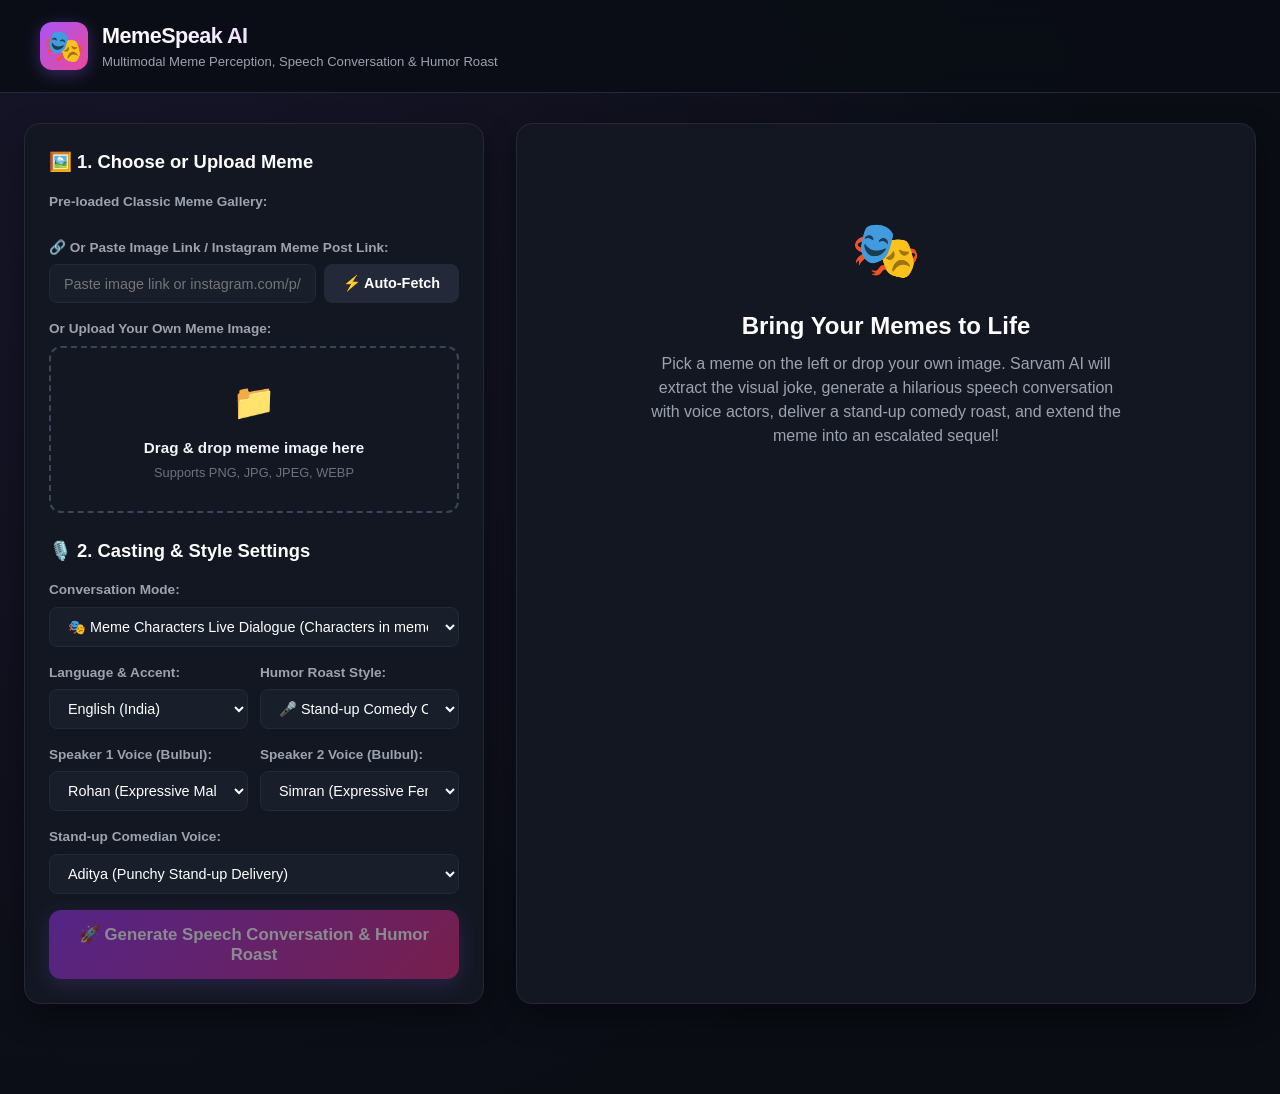
==== index.html @ 17713272 "first commit" ====
<!DOCTYPE html>
<html lang="en">
<head>
  <meta charset="UTF-8">
  <meta name="viewport" content="width=device-width, initial-scale=1.0">
  <title>MemeSpeak AI | Sarvam Meme Speech & Humor Studio</title>
  <link rel="stylesheet" href="/styles.css">
</head>
<body>

  <!-- Top Header -->
  <header>
    <div class="brand">
      <div class="brand-icon">🎭</div>
      <div class="brand-text">
        <h1>MemeSpeak AI</h1>
        <p>Multimodal Meme Perception, Speech Conversation & Humor Roast</p>
      </div>
    </div>
    <div class="header-badges">
      <div id="status-badge" class="badge-connected" style="display: none;">
        <span class="dot"></span> Sarvam AI Connected
      </div>
    </div>
  </header>

  <!-- Main Workspace -->
  <div class="container">

    <!-- Left Column: Input & Controls -->
    <div class="card">
      <h2 class="card-title">🖼️ 1. Choose or Upload Meme</h2>

      <div class="form-group">
        <label class="form-label">Pre-loaded Classic Meme Gallery:</label>
        <div id="sample-grid" class="sample-grid">
          <!-- Populated dynamically via /api/samples -->
        </div>
      </div>

      <div class="form-group">
        <label class="form-label">🔗 Or Paste Image Link / Instagram Meme Post Link:</label>
        <div style="display: flex; gap: 8px;">
          <input type="url" id="image-url-input" class="form-input" placeholder="Paste image link or instagram.com/p/... or /reel/..." style="flex: 1;">
          <button type="button" id="btn-load-url" class="btn-secondary" style="white-space: nowrap;">⚡ Auto-Fetch</button>
        </div>
        <div id="url-status" style="font-size: 0.82rem; margin-top: 6px; display: none;"></div>
      </div>

      <div class="form-group">
        <label class="form-label">Or Upload Your Own Meme Image:</label>
        <div id="dropzone" class="dropzone">
          <div class="dropzone-icon">📁</div>
          <div style="font-weight: 600; font-size: 0.95rem;">Drag & drop meme image here</div>
          <div style="color: var(--text-dim); font-size: 0.8rem; margin-top: 4px;">Supports PNG, JPG, JPEG, WEBP</div>
          <input type="file" id="file-input" accept="image/png,image/jpeg,image/webp" style="display: none;">
        </div>
      </div>

      <!-- Preview Image -->
      <div id="preview-container" class="preview-container" style="display: none;">
        <img id="preview-img" class="preview-image" alt="Meme Preview">
      </div>

      <h2 class="card-title" style="margin-top: 24px;">🎙️ 2. Casting & Style Settings</h2>

      <div class="form-group" id="api-key-container" style="display: none;">
        <label class="form-label">Sarvam API Key (optional if in .env):</label>
        <input type="password" id="custom-api-key" class="form-input" placeholder="Paste your Sarvam API key here">
      </div>

      <div class="form-group">
        <label class="form-label">Conversation Mode:</label>
        <select id="conv-mode" class="form-select">
          <option value="meme_characters">🎭 Meme Characters Live Dialogue (Characters in meme argue)</option>
          <option value="podcast_hosts">🎙️ Comedy Roast Duo (Two hosts banter & review)</option>
        </select>
      </div>

      <div class="grid-2">
        <div class="form-group">
          <label class="form-label">Language & Accent:</label>
          <select id="language-select" class="form-select">
            <option value="en-IN" selected>English (India)</option>
            <option value="hinglish">Hinglish (Desi comedy mix)</option>
            <option value="hi-IN">Hindi (हिन्दी)</option>
            <option value="bn-IN">Bengali (বাংলা)</option>
            <option value="ta-IN">Tamil (தமிழ்)</option>
            <option value="te-IN">Telugu (తెలుగు)</option>
            <option value="kn-IN">Kannada (ಕನ್ನಡ)</option>
            <option value="mr-IN">Marathi (मराठी)</option>
            <option value="gu-IN">Gujarati (ગુજરાતી)</option>
          </select>
        </div>
        <div class="form-group">
          <label class="form-label">Humor Roast Style:</label>
          <select id="humor-style" class="form-select">
            <option value="standup" selected>🎤 Stand-up Comedy Club</option>
            <option value="roast">🔥 Savage Comedic Roast</option>
            <option value="relatable">💡 Relatable Irony Breakdown</option>
          </select>
        </div>
      </div>

      <div class="grid-2">
        <div class="form-group">
          <label class="form-label">Speaker 1 Voice (Bulbul):</label>
          <select id="voice-spk1" class="form-select">
            <option value="rohan" selected>Rohan (Expressive Male)</option>
            <option value="dev">Dev (Casual Male)</option>
            <option value="aditya">Aditya (Energetic Male)</option>
            <option value="kabir">Kabir (Deep Male)</option>
            <option value="sunny">Sunny (High energy)</option>
          </select>
        </div>
        <div class="form-group">
          <label class="form-label">Speaker 2 Voice (Bulbul):</label>
          <select id="voice-spk2" class="form-select">
            <option value="simran" selected>Simran (Expressive Female)</option>
            <option value="priya">Priya (Conversational Female)</option>
            <option value="ritu">Ritu (Animated Female)</option>
            <option value="pooja">Pooja (Clear Female)</option>
            <option value="kavya">Kavya (Lively Female)</option>
          </select>
        </div>
      </div>

      <div class="form-group">
        <label class="form-label">Stand-up Comedian Voice:</label>
        <select id="voice-comedian" class="form-select">
          <option value="aditya" selected>Aditya (Punchy Stand-up Delivery)</option>
          <option value="sunny">Sunny (High-energy Roast Delivery)</option>
          <option value="ritu">Ritu (Sarcastic Comedy Delivery)</option>
          <option value="rohan">Rohan (Warm Storyteller Delivery)</option>
        </select>
      </div>

      <button id="btn-generate" class="btn-primary" disabled>
        <span>🚀 Generate Speech Conversation & Humor Roast</span>
      </button>
    </div>

    <!-- Right Column: Results & Experience -->
    <div class="card">
      <!-- Loading Spinner -->
      <div id="spinner-container" class="spinner-container">
        <div class="spinner"></div>
        <div id="step-text" class="step-indicator">Sarvam Multimodal AI is perceiving the meme...</div>
        <p style="color: var(--text-dim); font-size: 0.85rem; margin-top: 8px;">
          Using Sarvam AI Vision, Script Generation, and Bulbul Text-to-Speech
        </p>
      </div>

      <!-- Empty State -->
      <div id="empty-state" class="empty-state">
        <div class="empty-icon">🎭</div>
        <h2 style="color: #fff; margin-bottom: 8px;">Bring Your Memes to Life</h2>
        <p style="max-width: 480px; margin: 0 auto; color: var(--text-muted);">
          Pick a meme on the left or drop your own image. Sarvam AI will extract the visual joke, generate a hilarious speech conversation with voice actors, deliver a stand-up comedy roast, and extend the meme into an escalated sequel!
        </p>
      </div>

      <!-- Results Container -->
      <div id="results-container" style="display: none;">
        <!-- Intelligence Summary Card -->
        <div class="intel-card">
          <span id="intel-template" class="intel-badge">Classic Meme</span>
          <h2 id="intel-title" class="intel-title">Meme Title</h2>
          <div id="intel-text" style="color: #94a3b8; font-size: 0.95rem; margin-bottom: 8px;">"Text"</div>
          <div id="intel-punchline" class="intel-punchline">💥 The Joke</div>
          <p id="intel-why" class="intel-why">Why it is funny</p>
        </div>

        <!-- Navigation Tabs -->
        <div class="tabs-header">
          <button class="tab-btn active" data-target="tab-act1">🗣️ Speech Conversation (Act 1)</button>
          <button class="tab-btn" data-target="tab-standup">🎙️ Stand-up Humor Speech</button>
          <button class="tab-btn" data-target="tab-sequel">🚀 Extended Meme Sequel (Act 2)</button>
        </div>

        <!-- Tab 1: Act 1 Speech Conversation -->
        <div id="tab-act1" class="tab-pane active">
          <div id="act1-master-container" class="master-player-card" style="display: none;">
            <div class="master-player-header">
              <span>▶️ Play Full Continuous Dialogue</span>
              <span style="font-size: 0.8rem; color: #a855f7; font-weight: normal;">(Sarvam Bulbul Stitched Audio)</span>
            </div>
            <audio id="act1-master-audio" controls></audio>
          </div>

          <div id="act1-chat-container" class="chat-container">
            <!-- Populated with speech bubbles -->
          </div>
        </div>

        <!-- Tab 2: Stand-up Humor Speech -->
        <div id="tab-standup" class="tab-pane">
          <div class="standup-stage">
            <div class="stage-spotlight"></div>
            <div style="font-size: 0.82rem; color: #c084fc; font-weight: 700; text-transform: uppercase; margin-bottom: 12px; letter-spacing: 1px;">
              🎙️ Stand-up Comedy Routine • Explaining What Joke it's Cracking
            </div>
            <div id="standup-text" class="standup-quote">
              <!-- Comedian script -->
            </div>
            <div style="margin-top: 20px;">
              <label class="form-label" style="color: #d8b4fe;">🔊 Listen to the Comedian Deliver the Speech:</label>
              <audio id="standup-audio" controls style="display: none;"></audio>
            </div>
          </div>
        </div>

        <!-- Tab 3: Extended Meme Sequel (Act 2) -->
        <div id="tab-sequel" class="tab-pane">
          <div class="sequel-hero-card">
            <div style="display: flex; justify-content: space-between; align-items: center;">
              <span style="background: #ef4444; color: #fff; font-size: 0.75rem; font-weight: 800; padding: 4px 10px; border-radius: 6px; text-transform: uppercase;">
                Act 2: The Extended Sequel
              </span>
            </div>
            <h3 id="sequel-title" style="margin-top: 12px; color: #fff; font-size: 1.3rem;">Part 2: The Aftermath</h3>
            <p id="sequel-situation" style="color: #fca5a5; font-size: 0.98rem; margin-top: 6px; line-height: 1.5;"></p>
            <img id="sequel-meme-img" class="sequel-img-preview" alt="Generated Sequel Meme" style="display: none;">
          </div>

          <div id="seq-master-container" class="master-player-card" style="display: none; border-color: #ef4444;">
            <div class="master-player-header" style="color: #f87171;">
              <span>▶️ Play Full Sequel Conversation</span>
              <span style="font-size: 0.8rem; color: #f87171; font-weight: normal;">(Act 2 Dialogue Audio)</span>
            </div>
            <audio id="seq-master-audio" controls></audio>
          </div>

          <div id="seq-chat-container" class="chat-container">
            <!-- Populated with sequel dialogue bubbles -->
          </div>

          <div style="margin-top: 24px; padding: 20px; background: rgba(30, 41, 59, 0.6); border-radius: var(--radius-md); border-left: 4px solid var(--accent-amber);">
            <h4 style="margin: 0 0 8px 0; color: #fbbf24;">🎙️ Extended Comedy Escalation Roast</h4>
            <div id="seq-humor-text" style="font-style: italic; color: #fef3c7; line-height: 1.6; margin-bottom: 12px;"></div>
            <audio id="seq-humor-audio" controls style="display: none;"></audio>
          </div>
        </div>

      </div>
    </div>

  </div>

  <script src="/app.js"></script>
</body>
</html>
---- styles.css ----
:root {
  --bg-dark: #0a0d14;
  --bg-card: #131722;
  --bg-card-hover: #1a2030;
  --bg-bubble-1: #1a2638;
  --bg-bubble-2: #2b1f33;
  --primary: #8b5cf6;
  --primary-hover: #7c3aed;
  --primary-glow: rgba(139, 92, 246, 0.35);
  --accent-blue: #38bdf8;
  --accent-pink: #f472b6;
  --accent-green: #34d399;
  --accent-amber: #fbbf24;
  --accent-red: #f87171;
  --border: #232936;
  --border-focus: #3b4559;
  --text-main: #f3f4f6;
  --text-muted: #9ca3af;
  --text-dim: #6b7280;
  --radius-lg: 16px;
  --radius-md: 12px;
  --radius-sm: 8px;
}

* {
  box-sizing: border-box;
  margin: 0;
  padding: 0;
  font-family: -apple-system, BlinkMacSystemFont, "Segoe UI", Roboto, Oxygen, Ubuntu, Cantarell, sans-serif;
}

body {
  background: radial-gradient(circle at 10% 20%, #171529 0%, #0a0d14 70%);
  color: var(--text-main);
  min-height: 100vh;
  line-height: 1.5;
  padding-bottom: 60px;
}

/* Header */
header {
  display: flex;
  justify-content: space-between;
  align-items: center;
  padding: 20px 40px;
  border-bottom: 1px solid var(--border);
  background: rgba(10, 13, 20, 0.85);
  backdrop-filter: blur(12px);
  position: sticky;
  top: 0;
  z-index: 100;
}

.brand {
  display: flex;
  align-items: center;
  gap: 14px;
}

.brand-icon {
  font-size: 2rem;
  background: linear-gradient(135deg, #a855f7, #ec4899);
  width: 48px;
  height: 48px;
  display: flex;
  align-items: center;
  justify-content: center;
  border-radius: var(--radius-md);
  box-shadow: 0 4px 16px var(--primary-glow);
}

.brand-text h1 {
  font-size: 1.35rem;
  font-weight: 800;
  letter-spacing: -0.5px;
  background: linear-gradient(90deg, #ffffff, #d8b4fe);
  -webkit-background-clip: text;
  -webkit-text-fill-color: transparent;
}

.brand-text p {
  font-size: 0.82rem;
  color: var(--text-muted);
}

.header-badges {
  display: flex;
  align-items: center;
  gap: 12px;
}

.badge-connected {
  background: rgba(52, 211, 153, 0.12);
  color: #34d399;
  border: 1px solid rgba(52, 211, 153, 0.3);
  padding: 6px 14px;
  border-radius: 20px;
  font-size: 0.82rem;
  font-weight: 600;
  display: flex;
  align-items: center;
  gap: 6px;
}

.badge-connected .dot {
  width: 8px;
  height: 8px;
  background: #34d399;
  border-radius: 50%;
  box-shadow: 0 0 8px #34d399;
}

/* Main Layout */
.container {
  max-width: 1440px;
  margin: 30px auto;
  padding: 0 24px;
  display: grid;
  grid-template-columns: 460px 1fr;
  gap: 32px;
}

@media (max-width: 1024px) {
  .container {
    grid-template-columns: 1fr;
  }
}

/* Cards */
.card {
  background: var(--bg-card);
  border: 1px solid var(--border);
  border-radius: var(--radius-lg);
  padding: 24px;
  box-shadow: 0 12px 30px rgba(0, 0, 0, 0.4);
}

.card-title {
  font-size: 1.15rem;
  font-weight: 700;
  margin-bottom: 16px;
  display: flex;
  align-items: center;
  gap: 8px;
  color: #fff;
}

/* Sample Grid */
.sample-grid {
  display: grid;
  grid-template-columns: 1fr 1fr;
  gap: 12px;
  margin-bottom: 20px;
}

.sample-thumb {
  background: var(--bg-card-hover);
  border: 2px solid var(--border);
  border-radius: var(--radius-md);
  padding: 8px;
  cursor: pointer;
  transition: all 0.2s ease;
  text-align: center;
}

.sample-thumb:hover {
  border-color: var(--primary);
  transform: translateY(-2px);
}

.sample-thumb.active {
  border-color: var(--accent-pink);
  background: rgba(236, 72, 153, 0.1);
}

.sample-thumb img {
  width: 100%;
  height: 80px;
  object-fit: cover;
  border-radius: var(--radius-sm);
  margin-bottom: 6px;
}

.sample-thumb span {
  font-size: 0.75rem;
  font-weight: 600;
  display: block;
  white-space: nowrap;
  overflow: hidden;
  text-overflow: ellipsis;
}

/* Uploader */
.dropzone {
  border: 2px dashed var(--border-focus);
  border-radius: var(--radius-md);
  padding: 28px 20px;
  text-align: center;
  cursor: pointer;
  transition: all 0.2s ease;
  background: rgba(20, 24, 34, 0.5);
  margin-bottom: 20px;
}

.dropzone:hover {
  border-color: var(--primary);
  background: rgba(139, 92, 246, 0.05);
}

.dropzone-icon {
  font-size: 2.2rem;
  margin-bottom: 8px;
}

.preview-container {
  margin: 16px 0;
  position: relative;
  text-align: center;
}

.preview-image {
  max-width: 100%;
  max-height: 280px;
  border-radius: var(--radius-md);
  border: 1px solid var(--border);
  box-shadow: 0 8px 20px rgba(0, 0, 0, 0.5);
}

/* Form Controls */
.form-group {
  margin-bottom: 16px;
}

.form-label {
  display: block;
  font-size: 0.85rem;
  font-weight: 600;
  color: var(--text-muted);
  margin-bottom: 6px;
}

.form-select, .form-input {
  width: 100%;
  padding: 10px 14px;
  background: #191e2b;
  border: 1px solid var(--border);
  border-radius: var(--radius-sm);
  color: #fff;
  font-size: 0.9rem;
  outline: none;
  transition: border-color 0.2s;
}

.form-select:focus, .form-input:focus {
  border-color: var(--primary);
}

.grid-2 {
  display: grid;
  grid-template-columns: 1fr 1fr;
  gap: 12px;
}

/* Buttons */
.btn-primary {
  width: 100%;
  padding: 14px 20px;
  background: linear-gradient(135deg, #9333ea, #db2777);
  border: none;
  border-radius: var(--radius-md);
  color: #fff;
  font-size: 1.05rem;
  font-weight: 700;
  cursor: pointer;
  box-shadow: 0 6px 20px var(--primary-glow);
  transition: all 0.2s ease;
  display: flex;
  align-items: center;
  justify-content: center;
  gap: 10px;
}

.btn-primary:hover:not(:disabled) {
  opacity: 0.95;
  transform: translateY(-2px);
  box-shadow: 0 8px 24px var(--primary-glow);
}

.btn-primary:disabled {
  opacity: 0.5;
  cursor: not-allowed;
}

.btn-secondary {
  padding: 10px 18px;
  background: #232938;
  border: 1px solid var(--border);
  border-radius: var(--radius-sm);
  color: #fff;
  font-size: 0.9rem;
  font-weight: 600;
  cursor: pointer;
  transition: all 0.2s ease;
}

.btn-secondary:hover {
  background: #2f374a;
  border-color: #4b5563;
}

/* Tabs */
.tabs-header {
  display: flex;
  gap: 8px;
  border-bottom: 1px solid var(--border);
  margin-bottom: 20px;
}

.tab-btn {
  padding: 12px 18px;
  background: none;
  border: none;
  border-bottom: 3px solid transparent;
  color: var(--text-muted);
  font-size: 0.95rem;
  font-weight: 600;
  cursor: pointer;
  transition: all 0.2s;
  display: flex;
  align-items: center;
  gap: 8px;
}

.tab-btn:hover {
  color: #fff;
}

.tab-btn.active {
  color: #c084fc;
  border-bottom-color: #c084fc;
}

.tab-pane {
  display: none;
}

.tab-pane.active {
  display: block;
}

/* Meme Intelligence Banner */
.intel-card {
  background: linear-gradient(135deg, rgba(29, 35, 48, 0.8), rgba(20, 24, 34, 0.8));
  border: 1px solid #38bdf840;
  border-radius: var(--radius-md);
  padding: 20px;
  margin-bottom: 24px;
}

.intel-badge {
  display: inline-block;
  background: rgba(56, 189, 248, 0.15);
  color: var(--accent-blue);
  font-size: 0.78rem;
  font-weight: 700;
  padding: 4px 10px;
  border-radius: 12px;
  text-transform: uppercase;
  margin-bottom: 10px;
}

.intel-title {
  font-size: 1.35rem;
  font-weight: 800;
  margin-bottom: 8px;
  color: #fff;
}

.intel-punchline {
  color: var(--accent-green);
  font-size: 1.05rem;
  font-weight: 600;
  margin-bottom: 10px;
}

.intel-why {
  font-size: 0.92rem;
  color: var(--text-muted);
  line-height: 1.6;
}

/* Chat Bubbles */
.chat-container {
  display: flex;
  flex-direction: column;
  gap: 16px;
  margin-top: 20px;
}

.chat-bubble {
  border-radius: var(--radius-md);
  padding: 16px 20px;
  box-shadow: 0 4px 14px rgba(0, 0, 0, 0.3);
}

.bubble-spk1 {
  background: var(--bg-bubble-1);
  border-left: 4px solid var(--accent-blue);
}

.bubble-spk2 {
  background: var(--bg-bubble-2);
  border-left: 4px solid var(--accent-pink);
}

.bubble-header {
  display: flex;
  justify-content: space-between;
  align-items: center;
  margin-bottom: 6px;
}

.bubble-name {
  font-weight: 700;
  font-size: 0.95rem;
}

.bubble-name.spk1 { color: var(--accent-blue); }
.bubble-name.spk2 { color: var(--accent-pink); }

.bubble-emotion {
  background: rgba(255, 255, 255, 0.1);
  color: #d1d5db;
  font-size: 0.75rem;
  padding: 2px 8px;
  border-radius: 10px;
  font-style: italic;
}

.bubble-text {
  font-size: 1.05rem;
  margin-bottom: 12px;
  color: #f9fafb;
}

/* Audio Player */
audio {
  width: 100%;
  height: 38px;
  border-radius: var(--radius-sm);
  outline: none;
}

.master-player-card {
  background: linear-gradient(135deg, rgba(88, 28, 135, 0.3), rgba(30, 27, 75, 0.3));
  border: 1px solid rgba(168, 85, 247, 0.35);
  border-radius: var(--radius-md);
  padding: 16px 20px;
  margin-bottom: 24px;
}

.master-player-header {
  display: flex;
  align-items: center;
  gap: 10px;
  margin-bottom: 10px;
  font-weight: 700;
  color: #d8b4fe;
}

/* Standup Stage */
.standup-stage {
  background: radial-gradient(circle at 50% 20%, #2e1065 0%, #170d30 70%);
  border: 1px solid #a855f750;
  border-radius: var(--radius-lg);
  padding: 30px;
  margin-bottom: 24px;
  position: relative;
  overflow: hidden;
}

.stage-spotlight {
  position: absolute;
  top: -50px;
  left: 50%;
  transform: translateX(-50%);
  width: 200px;
  height: 100px;
  background: radial-gradient(ellipse at center, rgba(216, 180, 254, 0.25) 0%, transparent 70%);
  filter: blur(20px);
}

.standup-quote {
  font-size: 1.15rem;
  line-height: 1.7;
  color: #f3e8ff;
  font-style: italic;
  margin-bottom: 24px;
}

/* Sequel Section */
.sequel-hero-card {
  border: 2px solid #ef4444;
  background: rgba(30, 15, 18, 0.7);
  border-radius: var(--radius-lg);
  padding: 24px;
  margin-bottom: 24px;
}

.sequel-img-preview {
  width: 100%;
  max-height: 420px;
  object-fit: contain;
  border-radius: var(--radius-md);
  margin-top: 14px;
  box-shadow: 0 10px 30px rgba(0, 0, 0, 0.6);
}

/* Progress / Spinner */
.spinner-container {
  display: none;
  text-align: center;
  padding: 40px 20px;
}

.spinner {
  width: 48px;
  height: 48px;
  border: 4px solid var(--border);
  border-top-color: var(--primary);
  border-radius: 50%;
  animation: spin 0.8s linear infinite;
  margin: 0 auto 16px;
}

@keyframes spin {
  to { transform: rotate(360deg); }
}

.step-indicator {
  font-size: 1rem;
  color: #c084fc;
  font-weight: 600;
  margin-top: 10px;
}

/* Empty State */
.empty-state {
  text-align: center;
  padding: 60px 20px;
  color: var(--text-muted);
}

.empty-icon {
  font-size: 3.5rem;
  margin-bottom: 16px;
}
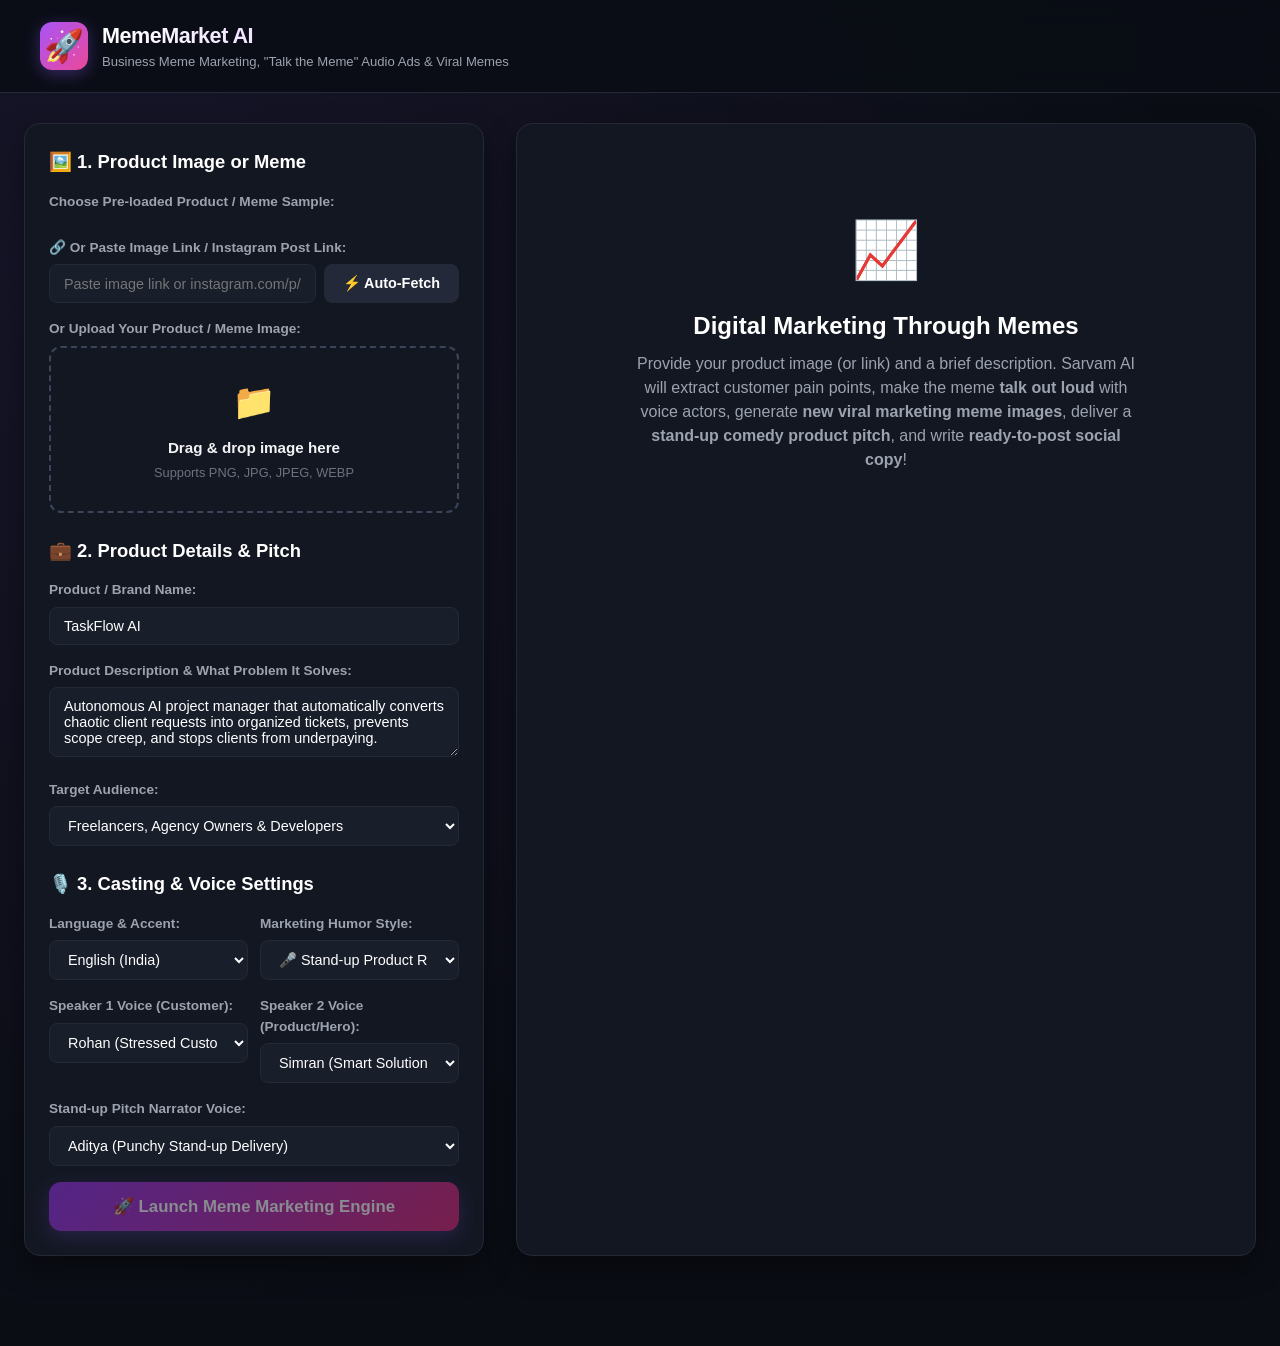
==== commit 52661993: "feat: first commit" ====
--- a/index.html
+++ b/index.html
@@ -3,7 +3,7 @@
 <head>
   <meta charset="UTF-8">
   <meta name="viewport" content="width=device-width, initial-scale=1.0">
-  <title>MemeSpeak AI | Sarvam Meme Speech & Humor Studio</title>
+  <title>MemeMarket AI | Business Digital Marketing Meme & Speech Studio</title>
   <link rel="stylesheet" href="/styles.css">
 </head>
 <body>
@@ -11,10 +11,10 @@
   <!-- Top Header -->
   <header>
     <div class="brand">
-      <div class="brand-icon">🎭</div>
+      <div class="brand-icon">🚀</div>
       <div class="brand-text">
-        <h1>MemeSpeak AI</h1>
-        <p>Multimodal Meme Perception, Speech Conversation & Humor Roast</p>
+        <h1>MemeMarket AI</h1>
+        <p>Business Meme Marketing, "Talk the Meme" Audio Ads & Viral Memes</p>
       </div>
     </div>
     <div class="header-badges">
@@ -29,17 +29,17 @@
 
     <!-- Left Column: Input & Controls -->
     <div class="card">
-      <h2 class="card-title">🖼️ 1. Choose or Upload Meme</h2>
-
-      <div class="form-group">
-        <label class="form-label">Pre-loaded Classic Meme Gallery:</label>
+      <h2 class="card-title">🖼️ 1. Product Image or Meme</h2>
+
+      <div class="form-group">
+        <label class="form-label">Choose Pre-loaded Product / Meme Sample:</label>
         <div id="sample-grid" class="sample-grid">
           <!-- Populated dynamically via /api/samples -->
         </div>
       </div>
 
       <div class="form-group">
-        <label class="form-label">🔗 Or Paste Image Link / Instagram Meme Post Link:</label>
+        <label class="form-label">🔗 Or Paste Image Link / Instagram Post Link:</label>
         <div style="display: flex; gap: 8px;">
           <input type="url" id="image-url-input" class="form-input" placeholder="Paste image link or instagram.com/p/... or /reel/..." style="flex: 1;">
           <button type="button" id="btn-load-url" class="btn-secondary" style="white-space: nowrap;">⚡ Auto-Fetch</button>
@@ -48,10 +48,10 @@
       </div>
 
       <div class="form-group">
-        <label class="form-label">Or Upload Your Own Meme Image:</label>
+        <label class="form-label">Or Upload Your Product / Meme Image:</label>
         <div id="dropzone" class="dropzone">
           <div class="dropzone-icon">📁</div>
-          <div style="font-weight: 600; font-size: 0.95rem;">Drag & drop meme image here</div>
+          <div style="font-weight: 600; font-size: 0.95rem;">Drag & drop image here</div>
           <div style="color: var(--text-dim); font-size: 0.8rem; margin-top: 4px;">Supports PNG, JPG, JPEG, WEBP</div>
           <input type="file" id="file-input" accept="image/png,image/jpeg,image/webp" style="display: none;">
         </div>
@@ -59,22 +59,37 @@
 
       <!-- Preview Image -->
       <div id="preview-container" class="preview-container" style="display: none;">
-        <img id="preview-img" class="preview-image" alt="Meme Preview">
-      </div>
-
-      <h2 class="card-title" style="margin-top: 24px;">🎙️ 2. Casting & Style Settings</h2>
+        <img id="preview-img" class="preview-image" alt="Product Preview">
+      </div>
+
+      <h2 class="card-title" style="margin-top: 24px;">💼 2. Product Details & Pitch</h2>
+
+      <div class="form-group">
+        <label class="form-label">Product / Brand Name:</label>
+        <input type="text" id="product-name" class="form-input" placeholder="e.g. TaskFlow AI or ZapBilling" value="TaskFlow AI">
+      </div>
+
+      <div class="form-group">
+        <label class="form-label">Product Description & What Problem It Solves:</label>
+        <textarea id="product-desc" class="form-input" rows="3" placeholder="Describe what the product does and the painful problem it eliminates...">Autonomous AI project manager that automatically converts chaotic client requests into organized tickets, prevents scope creep, and stops clients from underpaying.</textarea>
+      </div>
+
+      <div class="form-group">
+        <label class="form-label">Target Audience:</label>
+        <select id="target-audience" class="form-select">
+          <option value="Freelancers, Agency Owners & Developers">Freelancers, Agency Owners & Developers</option>
+          <option value="Startups & Small Business Owners">Startups & Small Business Owners</option>
+          <option value="Corporate 9-to-5 Employees & Managers">Corporate 9-to-5 Employees & Managers</option>
+          <option value="Gen Z & Online Shoppers">Gen Z & Online Shoppers</option>
+          <option value="College Students & Young Professionals">College Students & Young Professionals</option>
+        </select>
+      </div>
+
+      <h2 class="card-title" style="margin-top: 24px;">🎙️ 3. Casting & Voice Settings</h2>
 
       <div class="form-group" id="api-key-container" style="display: none;">
         <label class="form-label">Sarvam API Key (optional if in .env):</label>
         <input type="password" id="custom-api-key" class="form-input" placeholder="Paste your Sarvam API key here">
-      </div>
-
-      <div class="form-group">
-        <label class="form-label">Conversation Mode:</label>
-        <select id="conv-mode" class="form-select">
-          <option value="meme_characters">🎭 Meme Characters Live Dialogue (Characters in meme argue)</option>
-          <option value="podcast_hosts">🎙️ Comedy Roast Duo (Two hosts banter & review)</option>
-        </select>
       </div>
 
       <div class="grid-2">
@@ -93,40 +108,38 @@
           </select>
         </div>
         <div class="form-group">
-          <label class="form-label">Humor Roast Style:</label>
+          <label class="form-label">Marketing Humor Style:</label>
           <select id="humor-style" class="form-select">
-            <option value="standup" selected>🎤 Stand-up Comedy Club</option>
-            <option value="roast">🔥 Savage Comedic Roast</option>
-            <option value="relatable">💡 Relatable Irony Breakdown</option>
+            <option value="standup" selected>🎤 Stand-up Product Roast</option>
+            <option value="roast">🔥 Savage Competitor Roast</option>
+            <option value="relatable">💡 Relatable Customer Pain Point</option>
           </select>
         </div>
       </div>
 
       <div class="grid-2">
         <div class="form-group">
-          <label class="form-label">Speaker 1 Voice (Bulbul):</label>
+          <label class="form-label">Speaker 1 Voice (Customer):</label>
           <select id="voice-spk1" class="form-select">
-            <option value="rohan" selected>Rohan (Expressive Male)</option>
+            <option value="rohan" selected>Rohan (Stressed Customer)</option>
             <option value="dev">Dev (Casual Male)</option>
-            <option value="aditya">Aditya (Energetic Male)</option>
-            <option value="kabir">Kabir (Deep Male)</option>
+            <option value="kabir">Kabir (Deep Voice)</option>
             <option value="sunny">Sunny (High energy)</option>
           </select>
         </div>
         <div class="form-group">
-          <label class="form-label">Speaker 2 Voice (Bulbul):</label>
+          <label class="form-label">Speaker 2 Voice (Product/Hero):</label>
           <select id="voice-spk2" class="form-select">
-            <option value="simran" selected>Simran (Expressive Female)</option>
-            <option value="priya">Priya (Conversational Female)</option>
-            <option value="ritu">Ritu (Animated Female)</option>
-            <option value="pooja">Pooja (Clear Female)</option>
-            <option value="kavya">Kavya (Lively Female)</option>
-          </select>
-        </div>
-      </div>
-
-      <div class="form-group">
-        <label class="form-label">Stand-up Comedian Voice:</label>
+            <option value="simran" selected>Simran (Smart Solution)</option>
+            <option value="aditya">Aditya (Confident Pitch)</option>
+            <option value="priya">Priya (Conversational)</option>
+            <option value="ritu">Ritu (Animated)</option>
+          </select>
+        </div>
+      </div>
+
+      <div class="form-group">
+        <label class="form-label">Stand-up Pitch Narrator Voice:</label>
         <select id="voice-comedian" class="form-select">
           <option value="aditya" selected>Aditya (Punchy Stand-up Delivery)</option>
           <option value="sunny">Sunny (High-energy Roast Delivery)</option>
@@ -136,7 +149,7 @@
       </div>
 
       <button id="btn-generate" class="btn-primary" disabled>
-        <span>🚀 Generate Speech Conversation & Humor Roast</span>
+        <span>🚀 Launch Meme Marketing Engine</span>
       </button>
     </div>
 
@@ -145,18 +158,18 @@
       <!-- Loading Spinner -->
       <div id="spinner-container" class="spinner-container">
         <div class="spinner"></div>
-        <div id="step-text" class="step-indicator">Sarvam Multimodal AI is perceiving the meme...</div>
+        <div id="step-text" class="step-indicator">Sarvam Multimodal AI is analyzing the product & generating memes...</div>
         <p style="color: var(--text-dim); font-size: 0.85rem; margin-top: 8px;">
-          Using Sarvam AI Vision, Script Generation, and Bulbul Text-to-Speech
+          Using Sarvam AI Vision, Scripting & Bulbul Text-to-Speech
         </p>
       </div>
 
       <!-- Empty State -->
       <div id="empty-state" class="empty-state">
-        <div class="empty-icon">🎭</div>
-        <h2 style="color: #fff; margin-bottom: 8px;">Bring Your Memes to Life</h2>
-        <p style="max-width: 480px; margin: 0 auto; color: var(--text-muted);">
-          Pick a meme on the left or drop your own image. Sarvam AI will extract the visual joke, generate a hilarious speech conversation with voice actors, deliver a stand-up comedy roast, and extend the meme into an escalated sequel!
+        <div class="empty-icon">📈</div>
+        <h2 style="color: #fff; margin-bottom: 8px;">Digital Marketing Through Memes</h2>
+        <p style="max-width: 500px; margin: 0 auto; color: var(--text-muted);">
+          Provide your product image (or link) and a brief description. Sarvam AI will extract customer pain points, make the meme <b>talk out loud</b> with voice actors, generate <b>new viral marketing meme images</b>, deliver a <b>stand-up comedy product pitch</b>, and write <b>ready-to-post social copy</b>!
         </p>
       </div>
 
@@ -164,26 +177,27 @@
       <div id="results-container" style="display: none;">
         <!-- Intelligence Summary Card -->
         <div class="intel-card">
-          <span id="intel-template" class="intel-badge">Classic Meme</span>
-          <h2 id="intel-title" class="intel-title">Meme Title</h2>
-          <div id="intel-text" style="color: #94a3b8; font-size: 0.95rem; margin-bottom: 8px;">"Text"</div>
-          <div id="intel-punchline" class="intel-punchline">💥 The Joke</div>
-          <p id="intel-why" class="intel-why">Why it is funny</p>
+          <span id="intel-template" class="intel-badge">VIRAL CAMPAIGN</span>
+          <h2 id="intel-title" class="intel-title">Campaign Title</h2>
+          <div id="intel-hook" style="color: #c084fc; font-weight: 700; font-size: 1.05rem; margin-bottom: 8px;">"Ad Hook"</div>
+          <div id="intel-punchline" class="intel-punchline">💥 The Pain Point</div>
+          <p id="intel-why" class="intel-why">How the product solves it</p>
         </div>
 
         <!-- Navigation Tabs -->
         <div class="tabs-header">
-          <button class="tab-btn active" data-target="tab-act1">🗣️ Speech Conversation (Act 1)</button>
-          <button class="tab-btn" data-target="tab-standup">🎙️ Stand-up Humor Speech</button>
-          <button class="tab-btn" data-target="tab-sequel">🚀 Extended Meme Sequel (Act 2)</button>
-        </div>
-
-        <!-- Tab 1: Act 1 Speech Conversation -->
+          <button class="tab-btn active" data-target="tab-act1">🗣️ "Talk the Meme" (Voice Ad Skit)</button>
+          <button class="tab-btn" data-target="tab-memes">🖼️ Generated Marketing Memes</button>
+          <button class="tab-btn" data-target="tab-standup">🎙️ Stand-up Product Pitch</button>
+          <button class="tab-btn" data-target="tab-social">📱 Viral Social Media Copy</button>
+        </div>
+
+        <!-- Tab 1: "Talk the Meme" (Voice Ad Skit) -->
         <div id="tab-act1" class="tab-pane active">
           <div id="act1-master-container" class="master-player-card" style="display: none;">
             <div class="master-player-header">
-              <span>▶️ Play Full Continuous Dialogue</span>
-              <span style="font-size: 0.8rem; color: #a855f7; font-weight: normal;">(Sarvam Bulbul Stitched Audio)</span>
+              <span>▶️ Play Full Audio Ad Skit (30s)</span>
+              <span style="font-size: 0.8rem; color: #a855f7; font-weight: normal;">(Sarvam Bulbul Multi-Voice Ad)</span>
             </div>
             <audio id="act1-master-audio" controls></audio>
           </div>
@@ -193,52 +207,60 @@
           </div>
         </div>
 
-        <!-- Tab 2: Stand-up Humor Speech -->
+        <!-- Tab 2: Generated Marketing Memes (Visual Images) -->
+        <div id="tab-memes" class="tab-pane">
+          <h3 style="color: #fff; margin-bottom: 8px;">🖼️ Brand Marketing Meme Images</h3>
+          <p style="color: var(--text-muted); font-size: 0.95rem; margin-bottom: 20px;">
+            These custom meme images were created specifically for your product to drive engagement and viral shares!
+          </p>
+          <div id="memes-gallery-container" style="display: flex; flex-direction: column; gap: 24px;">
+            <!-- Populated with generated comic meme images -->
+          </div>
+        </div>
+
+        <!-- Tab 3: Stand-up Product Roast & Pitch -->
         <div id="tab-standup" class="tab-pane">
           <div class="standup-stage">
             <div class="stage-spotlight"></div>
             <div style="font-size: 0.82rem; color: #c084fc; font-weight: 700; text-transform: uppercase; margin-bottom: 12px; letter-spacing: 1px;">
-              🎙️ Stand-up Comedy Routine • Explaining What Joke it's Cracking
+              🎙️ Stand-up Comedy Routine • Roasting the Problem & Pitching the Product
             </div>
             <div id="standup-text" class="standup-quote">
               <!-- Comedian script -->
             </div>
             <div style="margin-top: 20px;">
-              <label class="form-label" style="color: #d8b4fe;">🔊 Listen to the Comedian Deliver the Speech:</label>
+              <label class="form-label" style="color: #d8b4fe;">🔊 Listen to the Comedian Deliver the Pitch:</label>
               <audio id="standup-audio" controls style="display: none;"></audio>
             </div>
           </div>
         </div>
 
-        <!-- Tab 3: Extended Meme Sequel (Act 2) -->
-        <div id="tab-sequel" class="tab-pane">
-          <div class="sequel-hero-card">
-            <div style="display: flex; justify-content: space-between; align-items: center;">
-              <span style="background: #ef4444; color: #fff; font-size: 0.75rem; font-weight: 800; padding: 4px 10px; border-radius: 6px; text-transform: uppercase;">
-                Act 2: The Extended Sequel
-              </span>
-            </div>
-            <h3 id="sequel-title" style="margin-top: 12px; color: #fff; font-size: 1.3rem;">Part 2: The Aftermath</h3>
-            <p id="sequel-situation" style="color: #fca5a5; font-size: 0.98rem; margin-top: 6px; line-height: 1.5;"></p>
-            <img id="sequel-meme-img" class="sequel-img-preview" alt="Generated Sequel Meme" style="display: none;">
-          </div>
-
-          <div id="seq-master-container" class="master-player-card" style="display: none; border-color: #ef4444;">
-            <div class="master-player-header" style="color: #f87171;">
-              <span>▶️ Play Full Sequel Conversation</span>
-              <span style="font-size: 0.8rem; color: #f87171; font-weight: normal;">(Act 2 Dialogue Audio)</span>
-            </div>
-            <audio id="seq-master-audio" controls></audio>
-          </div>
-
-          <div id="seq-chat-container" class="chat-container">
-            <!-- Populated with sequel dialogue bubbles -->
-          </div>
-
-          <div style="margin-top: 24px; padding: 20px; background: rgba(30, 41, 59, 0.6); border-radius: var(--radius-md); border-left: 4px solid var(--accent-amber);">
-            <h4 style="margin: 0 0 8px 0; color: #fbbf24;">🎙️ Extended Comedy Escalation Roast</h4>
-            <div id="seq-humor-text" style="font-style: italic; color: #fef3c7; line-height: 1.6; margin-bottom: 12px;"></div>
-            <audio id="seq-humor-audio" controls style="display: none;"></audio>
+        <!-- Tab 4: Viral Social Media Copy -->
+        <div id="tab-social" class="tab-pane">
+          <div style="display: flex; flex-direction: column; gap: 20px;">
+            <div style="background: rgba(225, 48, 108, 0.1); border: 1px solid rgba(225, 48, 108, 0.3); border-radius: var(--radius-md); padding: 18px;">
+              <h4 style="margin: 0 0 10px 0; color: #f472b6; display: flex; align-items: center; gap: 8px;">
+                📸 Instagram Post Caption
+              </h4>
+              <p id="social-ig" style="color: #f3f4f6; font-size: 0.95rem; line-height: 1.6; white-space: pre-wrap; margin-bottom: 12px;"></p>
+              <button class="btn-secondary" onclick="navigator.clipboard.writeText(document.getElementById('social-ig').innerText); alert('Copied Instagram caption!');">📋 Copy Instagram Copy</button>
+            </div>
+
+            <div style="background: rgba(10, 102, 194, 0.1); border: 1px solid rgba(10, 102, 194, 0.3); border-radius: var(--radius-md); padding: 18px;">
+              <h4 style="margin: 0 0 10px 0; color: #60a5fa; display: flex; align-items: center; gap: 8px;">
+                💼 LinkedIn Post (B2B Meme Leadership)
+              </h4>
+              <p id="social-li" style="color: #f3f4f6; font-size: 0.95rem; line-height: 1.6; white-space: pre-wrap; margin-bottom: 12px;"></p>
+              <button class="btn-secondary" onclick="navigator.clipboard.writeText(document.getElementById('social-li').innerText); alert('Copied LinkedIn post!');">📋 Copy LinkedIn Copy</button>
+            </div>
+
+            <div style="background: rgba(29, 155, 240, 0.1); border: 1px solid rgba(29, 155, 240, 0.3); border-radius: var(--radius-md); padding: 18px;">
+              <h4 style="margin: 0 0 10px 0; color: #38bdf8; display: flex; align-items: center; gap: 8px;">
+                🐦 Twitter / X Viral Tweet
+              </h4>
+              <p id="social-tw" style="color: #f3f4f6; font-size: 0.95rem; line-height: 1.6; white-space: pre-wrap; margin-bottom: 12px;"></p>
+              <button class="btn-secondary" onclick="navigator.clipboard.writeText(document.getElementById('social-tw').innerText); alert('Copied Tweet!');">📋 Copy Tweet</button>
+            </div>
           </div>
         </div>
 
@@ -250,4 +272,3 @@
   <script src="/app.js"></script>
 </body>
 </html>
-
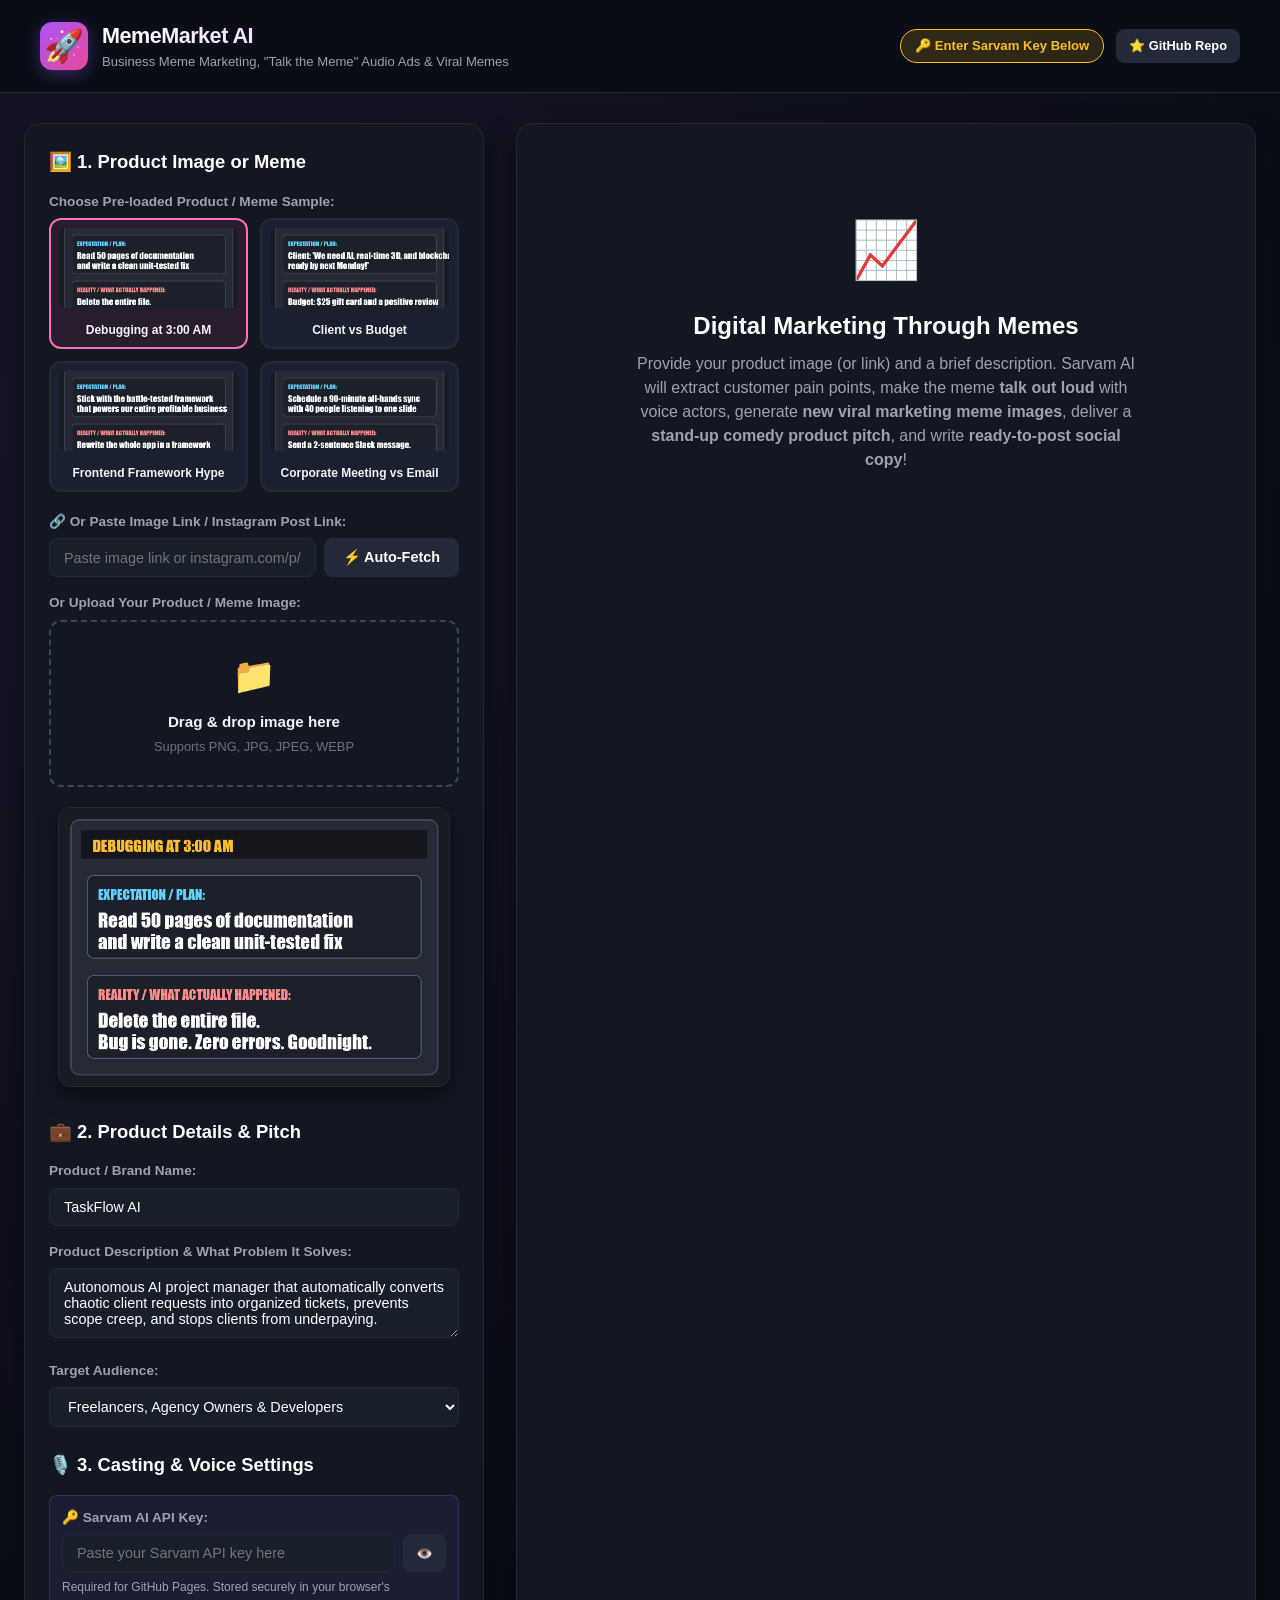
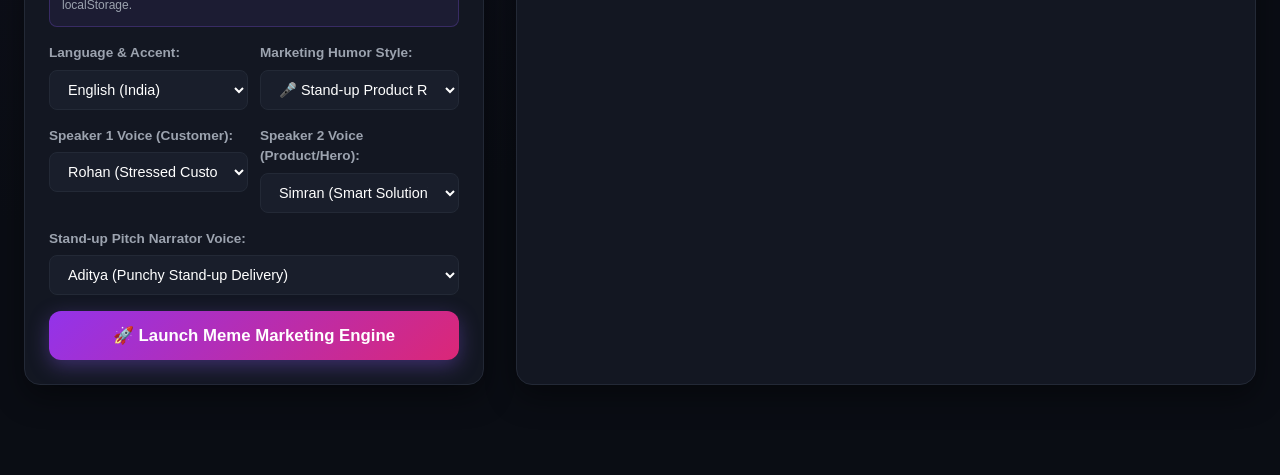
==== commit d312ba42: "feat: setup github pages static deployment and automated actions workflow" ====
--- a/index.html
+++ b/index.html
@@ -4,7 +4,7 @@
   <meta charset="UTF-8">
   <meta name="viewport" content="width=device-width, initial-scale=1.0">
   <title>MemeMarket AI | Business Digital Marketing Meme & Speech Studio</title>
-  <link rel="stylesheet" href="/styles.css">
+  <link rel="stylesheet" href="./styles.css">
 </head>
 <body>
 
@@ -21,6 +21,9 @@
       <div id="status-badge" class="badge-connected" style="display: none;">
         <span class="dot"></span> Sarvam AI Connected
       </div>
+      <a href="https://github.com/Sivadogga007/sarvam-ai" target="_blank" rel="noopener noreferrer" class="btn-secondary" style="text-decoration: none; font-size: 0.8rem; padding: 6px 12px; display: inline-flex; align-items: center; gap: 6px;">
+        ⭐ GitHub Repo
+      </a>
     </div>
   </header>
 
@@ -87,9 +90,18 @@
 
       <h2 class="card-title" style="margin-top: 24px;">🎙️ 3. Casting & Voice Settings</h2>
 
-      <div class="form-group" id="api-key-container" style="display: none;">
-        <label class="form-label">Sarvam API Key (optional if in .env):</label>
-        <input type="password" id="custom-api-key" class="form-input" placeholder="Paste your Sarvam API key here">
+      <div class="form-group" id="api-key-container" style="display: none; background: rgba(139, 92, 246, 0.08); border: 1px solid rgba(139, 92, 246, 0.25); border-radius: var(--radius-sm); padding: 12px; margin-bottom: 16px;">
+        <div style="display: flex; justify-content: space-between; align-items: center; margin-bottom: 6px;">
+          <label class="form-label" style="margin: 0;">🔑 Sarvam AI API Key:</label>
+          <span id="key-saved-indicator" style="font-size: 0.75rem; color: #34d399; display: none;">Saved locally</span>
+        </div>
+        <div style="display: flex; gap: 8px;">
+          <input type="password" id="custom-api-key" class="form-input" placeholder="Paste your Sarvam API key here" style="flex: 1;">
+          <button type="button" id="btn-toggle-key" class="btn-secondary" style="padding: 0 12px; font-size: 0.85rem;" title="Show/Hide Key">👁️</button>
+        </div>
+        <p style="font-size: 0.75rem; color: var(--text-muted); margin: 6px 0 0 0;">
+          Required for GitHub Pages. Stored securely in your browser's localStorage.
+        </p>
       </div>
 
       <div class="grid-2">
@@ -269,6 +281,6 @@
 
   </div>
 
-  <script src="/app.js"></script>
+  <script src="./app.js"></script>
 </body>
 </html>
